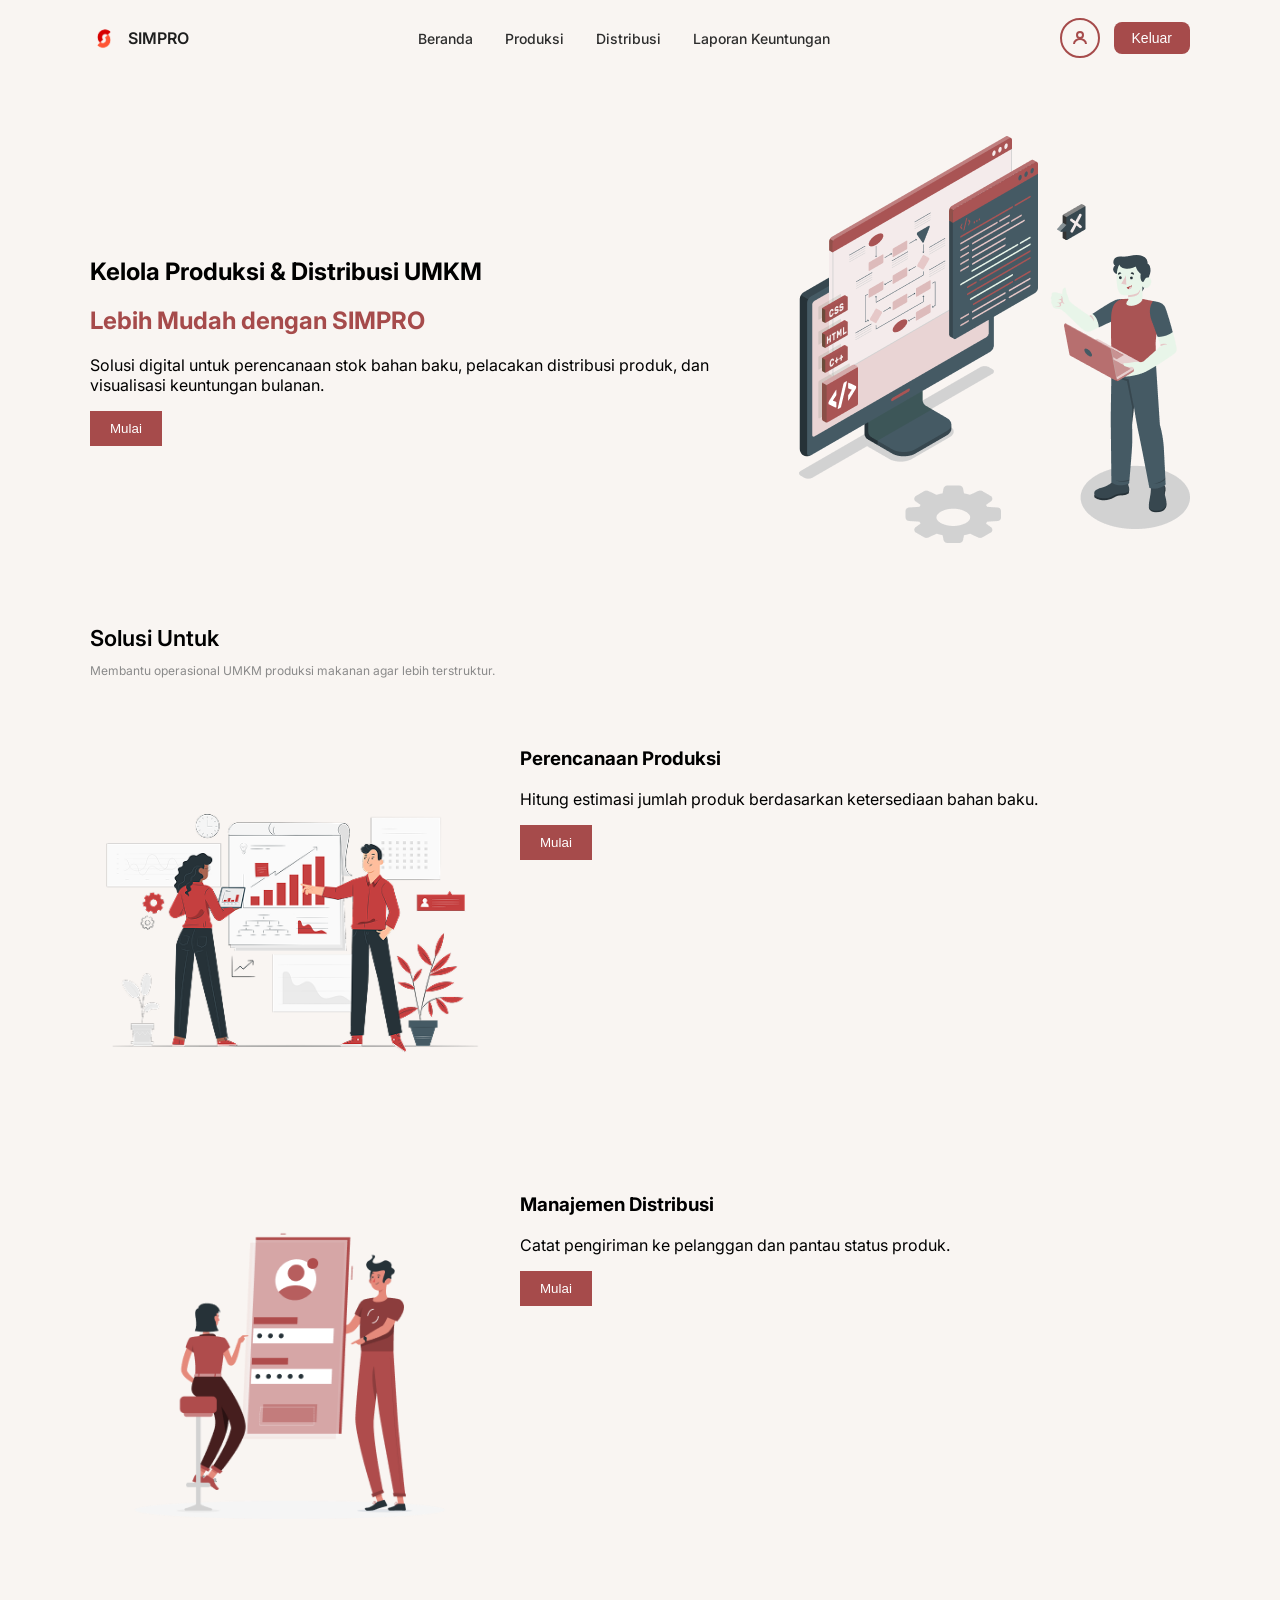
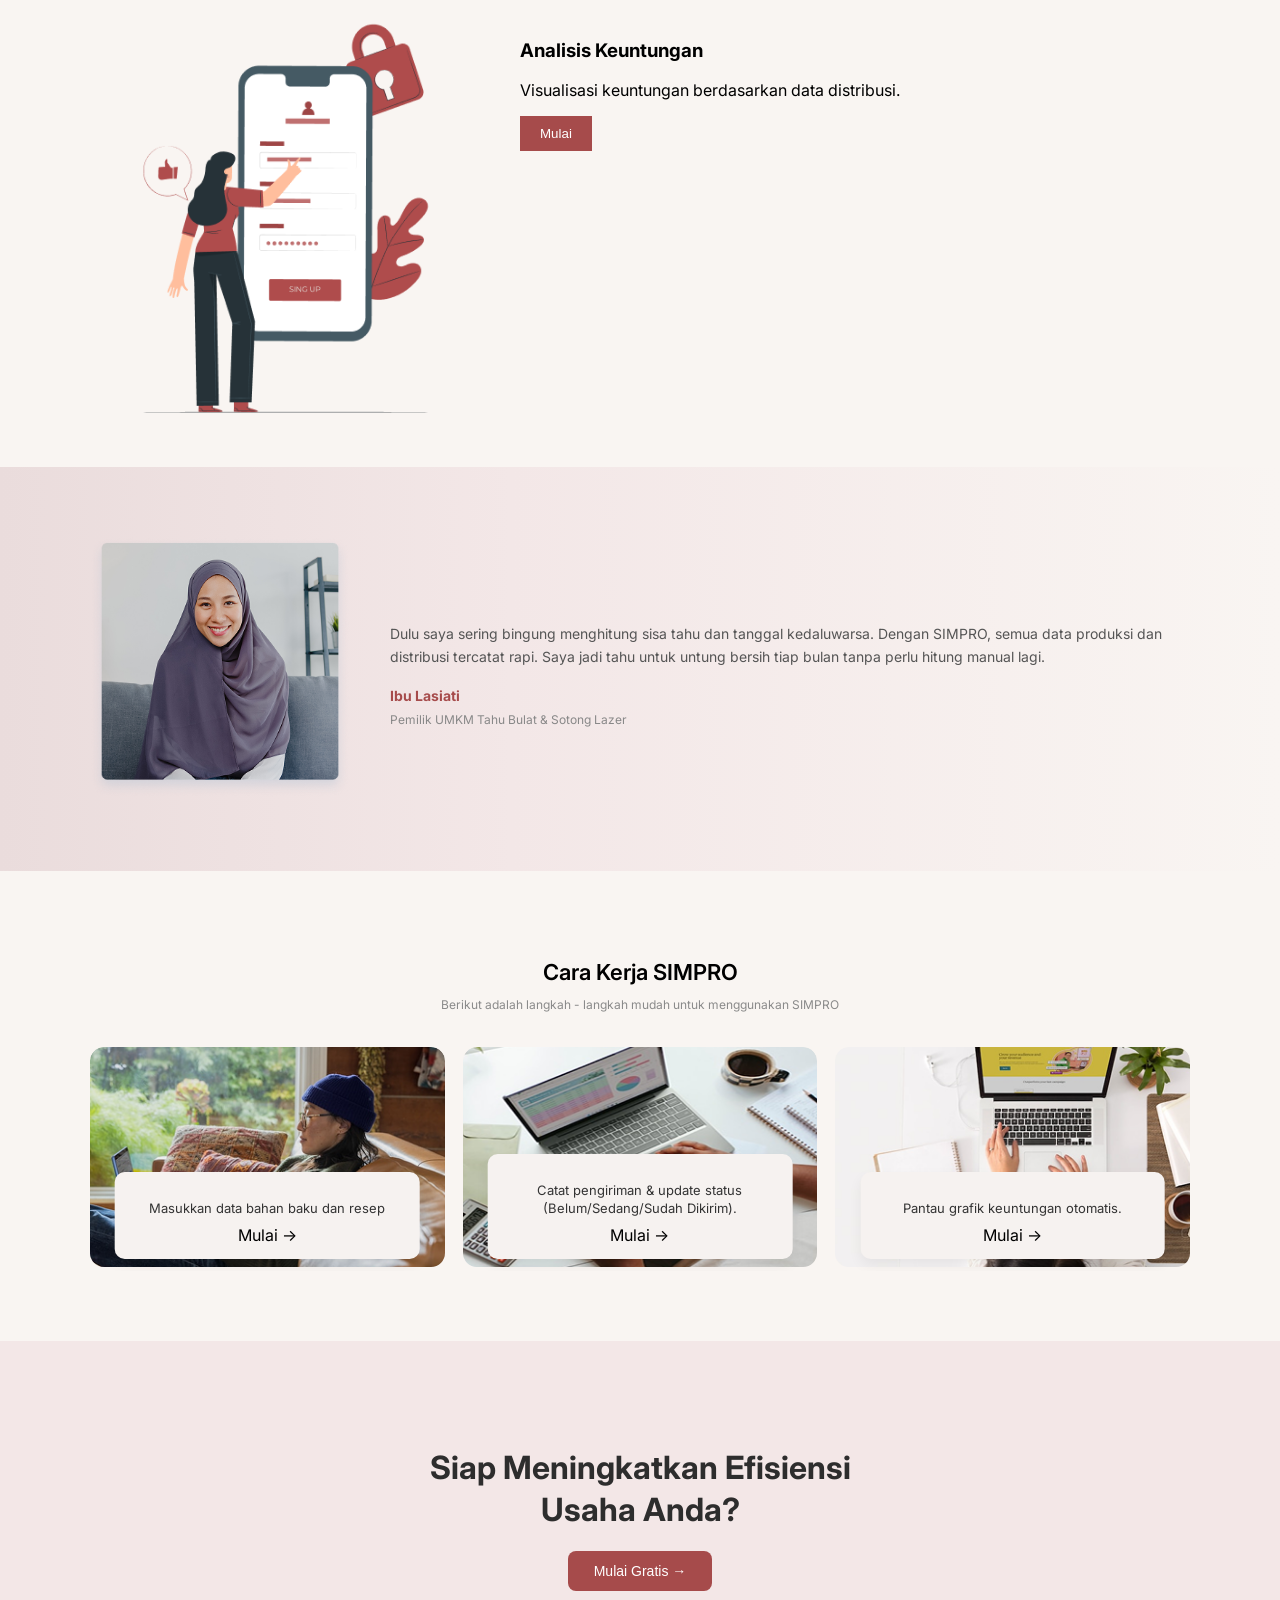
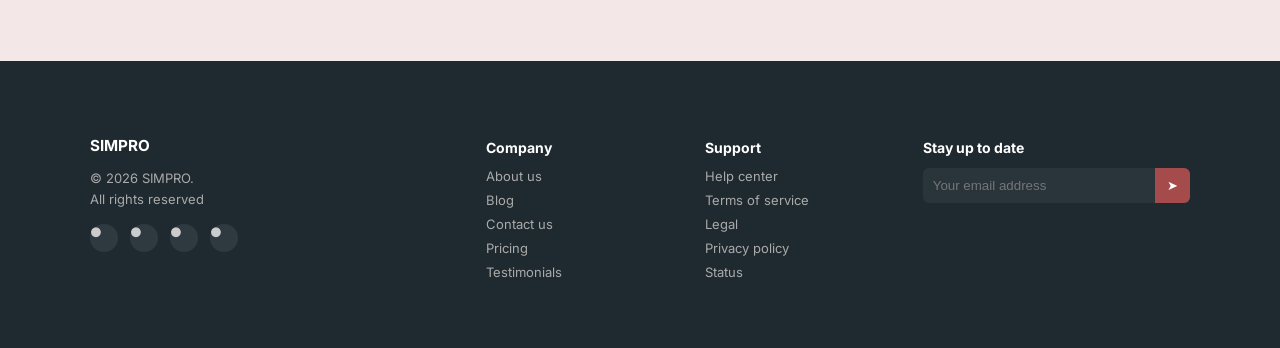
==== dashboard/index.html @ 8e5c606e "feat: add authentication and dashboard page" ====
<!DOCTYPE html>
<html lang="id">
<head>
  <meta charset="UTF-8">
  <meta name="viewport" content="width=device-width, initial-scale=1.0">
  <title>SIMPRO</title>

  <!-- Font -->
  <link href="https://fonts.googleapis.com/css2?family=Inter:wght@300;400;600;700&display=swap" rel="stylesheet">

  <link rel="stylesheet" href="style.css">
</head>
<body>

<!-- NAVBAR -->
<header class="navbar">
  <div class="container nav-container">

    <!-- LEFT -->
    <div class="nav-left">
      <img src="assets/logo-simpro.png" class="logo">
      <span class="brand">SIMPRO</span>
    </div>

    <!-- CENTER -->
    <nav class="nav-menu">
      <a href="index.html">Beranda</a>
      <a href="#">Produksi</a>
      <a href="#">Distribusi</a>
      <a href="#">Laporan Keuntungan</a>
    </nav>

    <!-- RIGHT -->
    <div class="nav-right">
      <div class="profile">
        <svg width="16" height="16" fill="none" stroke="#A64B4B" stroke-width="2">
          <circle cx="8" cy="5" r="3"/>
          <path d="M2 14c0-3 3-5 6-5s6 2 6 5"/>
        </svg>
      </div>

      <button class="btn-logout" onclick="logout()">
        Keluar
      </button>
    </div>

  </div>
</header>

<!-- HERO -->
<section id="hero" class="hero">
  <div class="container hero-content">

    <div class="hero-text">
      <h1>Kelola Produksi & Distribusi UMKM</h1>
      <h2>Lebih Mudah dengan SIMPRO</h2>
      <p>
        Solusi digital untuk perencanaan stok bahan baku, pelacakan distribusi produk,
        dan visualisasi keuntungan bulanan.
      </p>
      <button class="btn-primary">Mulai</button>
    </div>

    <div class="hero-img">
      <img src="assets/homepage-illust-1.png" alt="">
    </div>

  </div>
</section>

<!-- SOLUSI -->
<section id="solusi" class="solusi">
  <div class="container">

    <h2 class="section-title">Solusi Untuk</h2>
    <p class="section-sub">
      Membantu operasional UMKM produksi makanan agar lebih terstruktur.
    </p>

    <!-- ITEM 1 -->
    <div class="solusi-item">
      <div class="solusi-img">
        <img src="assets/homepage-illust-2.png">
      </div>
      <div class="solusi-text">
        <h3>Perencanaan Produksi</h3>
        <p>
          Hitung estimasi jumlah produk berdasarkan ketersediaan bahan baku.
        </p>
        <button class="btn-primary">Mulai</button>
      </div>
    </div>

    <!-- ITEM 2 -->
    <div class="solusi-item">
      <div class="solusi-img">
        <img src="assets/homepage-illust-3.png">
      </div>
      <div class="solusi-text">
        <h3>Manajemen Distribusi</h3>
        <p>
          Catat pengiriman ke pelanggan dan pantau status produk.
        </p>
        <button class="btn-primary">Mulai</button>
      </div>
    </div>

    <!-- ITEM 3 -->
    <div class="solusi-item">
      <div class="solusi-img">
        <img src="assets/homepage-illust-4.png">
      </div>
      <div class="solusi-text">
        <h3>Analisis Keuntungan</h3>
        <p>
          Visualisasi keuntungan berdasarkan data distribusi.
        </p>
        <button class="btn-primary">Mulai</button>
      </div>
    </div>

  </div>
</section>

<!-- TESTIMONI -->
<section class="testimoni">
  <div class="container testimoni-wrapper">

    <div class="testi-img">
      <img src="assets/client-photo.png" alt="">
    </div>

    <div class="testi-text">
      <p>
        Dulu saya sering bingung menghitung sisa tahu dan tanggal kedaluwarsa.
        Dengan SIMPRO, semua data produksi dan distribusi tercatat rapi. 
        Saya jadi tahu untuk untung bersih tiap bulan tanpa perlu hitung manual lagi.
      </p>

      <h4>Ibu Lasiati</h4>
      <span>Pemilik UMKM Tahu Bulat & Sotong Lazer</span>
    </div>

  </div>
</section>

<!-- CARA KERJA -->
<section class="cara">
  <div class="container">

    <h2 class="section-title">Cara Kerja SIMPRO</h2>
    <p class="section-sub">
      Berikut adalah langkah - langkah mudah untuk menggunakan SIMPRO
    </p>

    <div class="cara-wrapper">

      <!-- CARD 1 -->
      <div class="cara-card">
        <img src="assets/cara-kerja-photo-1.png" alt="">
        <div class="cara-overlay">
          <p>Masukkan data bahan baku dan resep</p>
          <span>Mulai →</span>
        </div>
      </div>

      <!-- CARD 2 -->
      <div class="cara-card">
        <img src="assets/cara-kerja-photo-2.png" alt="">
        <div class="cara-overlay">
          <p>Catat pengiriman & update status (Belum/Sedang/Sudah Dikirim).</p>
          <span>Mulai →</span>
        </div>
      </div>

      <!-- CARD 3 -->
      <div class="cara-card">
        <img src="assets/cara-kerja-photo-3.png" alt="">
        <div class="cara-overlay">
          <p>Pantau grafik keuntungan otomatis.</p>
          <span>Mulai →</span>
        </div>
      </div>

    </div>

  </div>
</section>

<!-- CTA -->
 <section class="cta">
  <div class="container cta-content">
    <h2>Siap Meningkatkan Efisiensi<br>Usaha Anda?</h2>
    <button class="btn-primary">Mulai Gratis →</button>
  </div>
</section>

<!-- FOOTER -->
<footer class="footer">
  <div class="container footer-wrapper">

    <!-- LEFT -->
    <div class="footer-brand">
      <h3>SIMPRO</h3>
      <p>© 2026 SIMPRO.<br>All rights reserved</p>

      <div class="socials">
        <span>●</span>
        <span>●</span>
        <span>●</span>
        <span>●</span>
      </div>
    </div>

    <!-- COMPANY -->
    <div class="footer-col">
      <h4>Company</h4>
      <a href="#">About us</a>
      <a href="#">Blog</a>
      <a href="#">Contact us</a>
      <a href="#">Pricing</a>
      <a href="#">Testimonials</a>
    </div>

    <!-- SUPPORT -->
    <div class="footer-col">
      <h4>Support</h4>
      <a href="#">Help center</a>
      <a href="#">Terms of service</a>
      <a href="#">Legal</a>
      <a href="#">Privacy policy</a>
      <a href="#">Status</a>
    </div>

    <!-- SUBSCRIBE -->
    <div class="footer-col">
      <h4>Stay up to date</h4>

      <div class="subscribe">
        <input type="email" placeholder="Your email address">
        <button>➤</button>
      </div>
    </div>

  </div>
</footer>

<script src="script.js"></script>
</body>
</html>
---- dashboard/style.css ----
:root {
  --primary: #A64B4B;
  --bg: #F9F5F2;
  --text: #333;
}

body {
  margin: 0;
  font-family: 'Inter', sans-serif;
  background: var(--bg);
}

.container {
  width: 90%;
  max-width: 1100px;
  margin: auto;
}

/* NAVBAR */
.navbar {
  position: sticky;
  top: 0;
  background: #F9F5F2; /* ✅ samakan dengan hero */
  padding: 18px 0;     /* sedikit lebih tinggi */
  z-index: 1000;
}

/* CONTAINER */
.nav-container {
  max-width: 1100px;
  margin: auto;
  padding: 0 20px;

  display: flex;
  align-items: center;
  justify-content: space-between;
}

/* LEFT */
.nav-left {
  display: flex;
  align-items: center;
  gap: 10px;
}

.logo {
  width: 28px;   /* sebelumnya terlalu kecil */
  height: auto;
}

.brand {
  font-size: 16px;
  font-weight: 600;
  color: #1f1f1f; /* lebih gelap biar nggak pucet */
}

/* MENU */
.nav-menu {
  display: flex;
  gap: 32px;
}

.nav-menu a {
  text-decoration: none;
  font-size: 14px;
  color: #2d2d2d; 
  font-weight: 500;
  transition: 0.3s;
}

.nav-menu a:hover {
  color: #A64B4B;
}

/* RIGHT */
.nav-right {
  display: flex;
  align-items: center;
  gap: 14px;
}

/* PROFILE */
.profile {
  width: 36px;
  height: 36px;
  border: 2px solid #A64B4B;
  border-radius: 50%;
  display: flex;
  align-items: center;
  justify-content: center;
}

/* BUTTON */
.btn-logout {
  background: #A64B4B;
  color: white;
  border: none;
  padding: 8px 18px;
  font-size: 14px;
  border-radius: 8px;
  cursor: pointer;
  transition: 0.25s;
}

.btn-logout:hover {
  background: #8c3e3e;
  transform: scale(1.05);
}

/* RESPONSIVE NAVBAR */
@media (max-width: 768px) {
  .nav-menu {
    display: none;
  }

  .brand {
    display: none;
  }
}

/* HERO */
.hero-content {
  display: flex;
  align-items: center;
  gap: 40px;
  padding: 60px 0;
}

.hero h2 {
  color: var(--primary);
}

/* SOLUSI */
.solusi-item {
  display: flex;
  gap: 30px;
  margin: 50px 0;
}

.solusi-img img {
  width: 100%;
  max-width: 400px;
}

/* SECTION BACKGROUND */
.testimoni {
  position: relative;
  background: linear-gradient(
    to right,
    #EADCDC 0%,   /* 🔥 lebih merah */
    #F3E7E7 40%,
    #F9F5F2 100%
  );
  padding: 70px 0;
}

/* WRAPPER */
.testimoni-wrapper {
  display: flex;
  align-items: center;
  gap: 40px;
}

/* IMAGE */
.testi-img img {
  width: 260px;
  border-radius: 12px;
}

/* TEXT */
.testi-text p {
  font-size: 14px;
  color: #555;
  line-height: 1.6;
  margin-bottom: 15px;
}

.testi-text h4 {
  color: #A64B4B;
  font-size: 14px;
  margin-bottom: 4px;
}

.testi-text span {
  font-size: 12px;
  color: #888;
}

/* CARA */
.cara-grid {
  display: grid;
  grid-template-columns: repeat(3, 1fr);
  gap: 20px;
}

/* CTA */
.cta {
  text-align: center;
  padding: 60px;
}

/* BUTTON */
.btn-primary {
  background: var(--primary);
  color: white;
  border: none;
  padding: 10px 20px;
  cursor: pointer;
  transition: 0.3s;
}

.btn-primary:hover {
  transform: scale(1.05);
  background: #8c3e3e;
}

/* ANIMATION */
.fade {
  opacity: 0;
  transform: translateY(20px);
  transition: 0.6s;
}

.fade.show {
  opacity: 1;
  transform: translateY(0);
}

/* RESPONSIVE */
@media (max-width: 768px) {
  .hero-content,
  .solusi-item,
  .testi-content {
    flex-direction: column;
    text-align: center;
  }

  .cara-grid {
    grid-template-columns: 1fr;
  }
}

/* SECTION */
.cara {
  padding: 70px 0;
  text-align: center;
}

/* TITLE */
.section-title {
  font-size: 22px;
  font-weight: 600;
  margin-bottom: 6px;
}

.section-sub {
  font-size: 12px;
  color: #8a8a8a;
  margin-bottom: 35px;
}

/* GRID */
.cara-wrapper {
  display: grid;
  grid-template-columns: repeat(3, 1fr);
  gap: 18px; /* lebih rapat */
}

/* CARD */
.cara-card {
  position: relative;
  border-radius: 14px;
  overflow: hidden;
}

/* IMAGE */
.cara-card img {
  width: 100%;
  height: 220px; /* 🔥 biar konsisten */
  object-fit: cover;
  border-radius: 14px;
}

/* OVERLAY */
.cara-overlay {
  position: absolute;
  bottom: 12px; /* 🔥 naik sedikit */
  left: 50%;
  transform: translateX(-50%);

  width: 78%; /* 🔥 lebih kecil */
  background: #F6F2F0; /* 🔥 lebih soft */

  padding: 14px;
  border-radius: 10px;

  box-shadow: 0 6px 14px rgba(0,0,0,0.06); /* 🔥 lebih halus */
}

/* TEXT */
.cara-overlay p {
  font-size: 13px;
  color: #333;
  margin-bottom: 8px;
  line-height: 1.4;
}

/* CTA */
/* CTA SECTION */
.cta {
  background: #F3E7E7; /* 🔥 warna pink soft */
  padding: 80px 0 70px;
  text-align: center;
}

/* TEXT */
.cta h2 {
  font-size: 32px;
  font-weight: 700;
  color: #2d2d2d;
  line-height: 1.3;
  margin-bottom: 20px;
}

/* BUTTON */
.cta .btn-primary {
  background: #A64B4B;
  padding: 12px 26px;
  font-size: 14px;
  border-radius: 8px;
}

.cta .btn-primary:hover {
  background: #8c3e3e;
  transform: scale(1.05);
}

/* FOOTER */
.footer {
  background: #1f2a30; /* 🔥 warna gelap */
  color: #ccc;
  padding: 60px 0;
  font-size: 13px;
}

/* WRAPPER */
.footer-wrapper {
  display: grid;
  grid-template-columns: 2fr 1fr 1fr 1.5fr;
  gap: 40px;
}

/* BRAND */
.footer-brand h3 {
  color: white;
  margin-bottom: 10px;
}

.footer-brand p {
  color: #aaa;
  line-height: 1.6;
  margin-bottom: 15px;
}

/* SOCIAL */
.socials span {
  display: inline-block;
  width: 28px;
  height: 28px;
  background: #2f3a40;
  border-radius: 50%;
  margin-right: 8px;
}

/* COLUMN */
.footer-col h4 {
  color: white;
  margin-bottom: 12px;
  font-size: 14px;
}

.footer-col a {
  display: block;
  text-decoration: none;
  color: #aaa;
  margin-bottom: 8px;
  transition: 0.3s;
}

.footer-col a:hover {
  color: white;
}

/* SUBSCRIBE */
.subscribe {
  display: flex;
  background: #2a353b;
  border-radius: 6px;
  overflow: hidden;
}

.subscribe input {
  border: none;
  padding: 10px;
  flex: 1;
  background: transparent;
  color: white;
  outline: none;
}

.subscribe button {
  background: #A64B4B;
  border: none;
  color: white;
  padding: 0 12px;
  cursor: pointer;
}

@media (max-width: 768px) {
  .footer-wrapper {
    grid-template-columns: 1fr;
    text-align: center;
  }

  .subscribe {
    justify-content: center;
  }
}
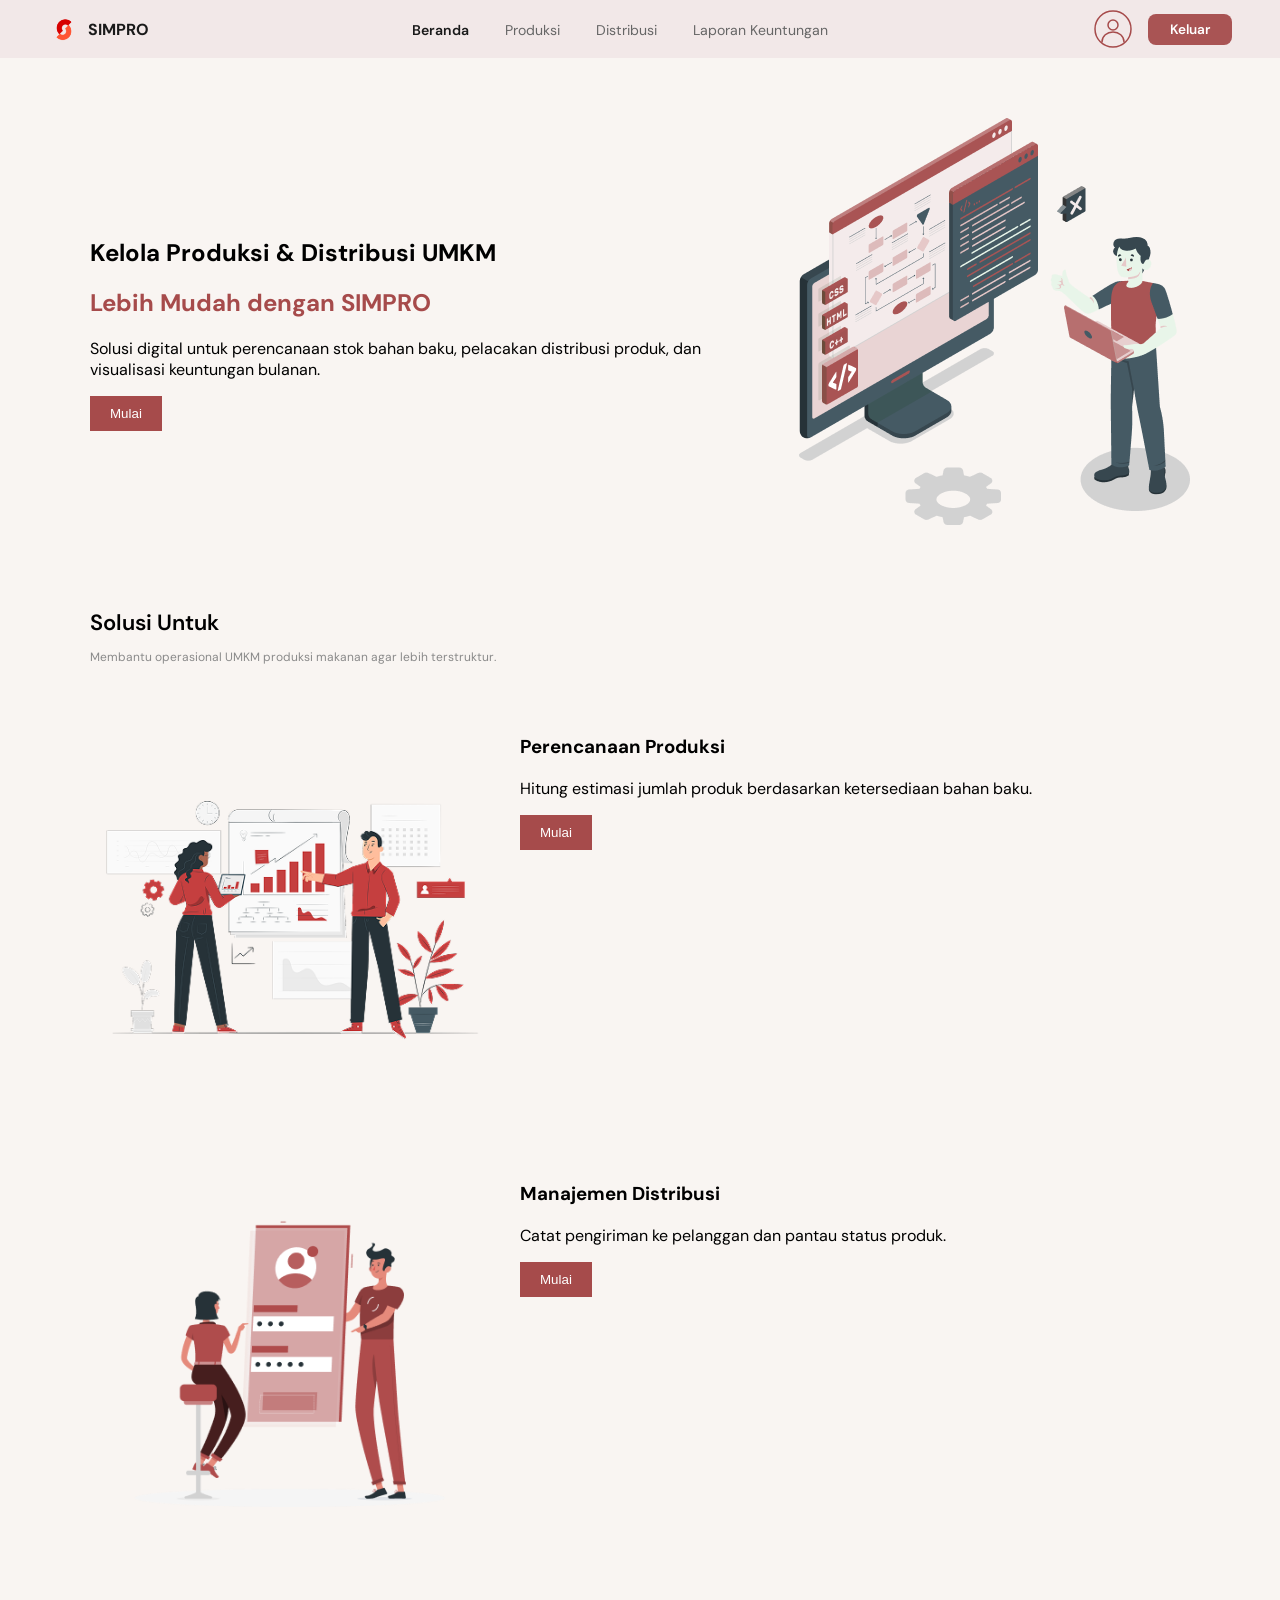
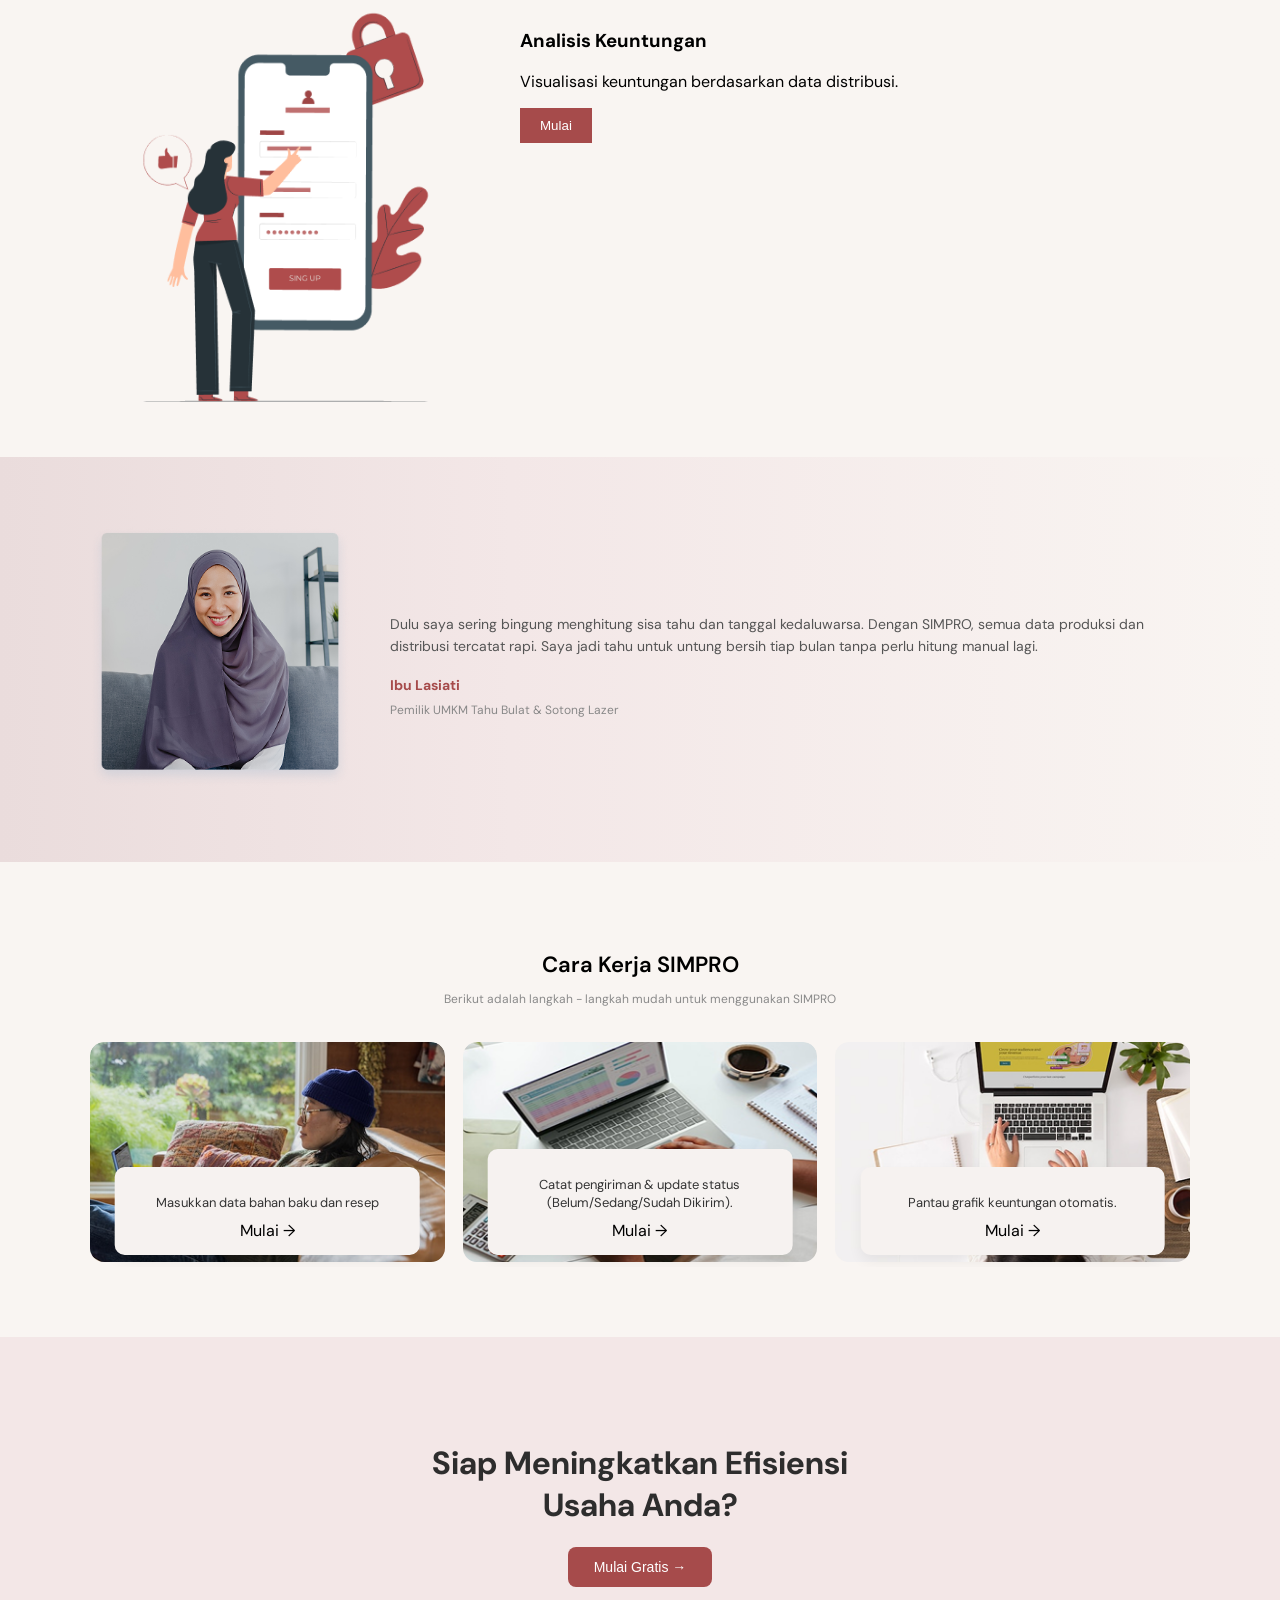
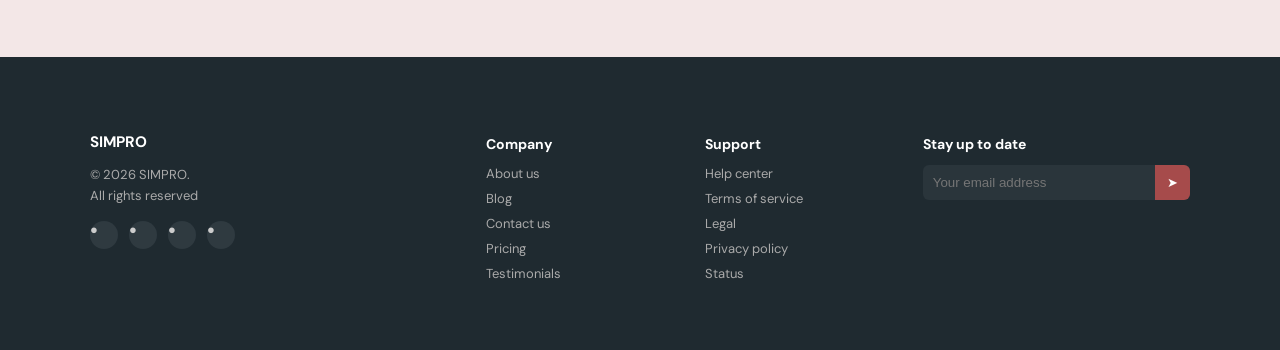
==== commit 1d39bcb6: "Commit: Universal Navbar Adjustments" ====
--- a/dashboard/index.html
+++ b/dashboard/index.html
@@ -9,43 +9,41 @@
   <link href="https://fonts.googleapis.com/css2?family=Inter:wght@300;400;600;700&display=swap" rel="stylesheet">
 
   <link rel="stylesheet" href="style.css">
+  <link rel="preconnect" href="https://fonts.googleapis.com" />
+<link rel="preconnect" href="https://fonts.gstatic.com" crossorigin />
+<link href="https://fonts.googleapis.com/css2?family=DM+Sans:ital,opsz,wght@0,9..40,400;0,9..40,500;0,9..40,600;0,9..40,700;1,9..40,400&display=swap" rel="stylesheet" />
 </head>
 <body>
 
-<!-- NAVBAR -->
-<header class="navbar">
-  <div class="container nav-container">
-
-    <!-- LEFT -->
-    <div class="nav-left">
-      <img src="assets/logo-simpro.png" class="logo">
-      <span class="brand">SIMPRO</span>
-    </div>
-
-    <!-- CENTER -->
-    <nav class="nav-menu">
-      <a href="index.html">Beranda</a>
-      <a href="#">Produksi</a>
-      <a href="#">Distribusi</a>
-      <a href="#">Laporan Keuntungan</a>
-    </nav>
-
-    <!-- RIGHT -->
-    <div class="nav-right">
-      <div class="profile">
-        <svg width="16" height="16" fill="none" stroke="#A64B4B" stroke-width="2">
-          <circle cx="8" cy="5" r="3"/>
-          <path d="M2 14c0-3 3-5 6-5s6 2 6 5"/>
-        </svg>
-      </div>
-
-      <button class="btn-logout" onclick="logout()">
-        Keluar
-      </button>
-    </div>
-
-  </div>
-</header>
+<!-- NAV -->
+<nav id="navbar">
+  <div class="nav-logo">
+    <img src="assets/logo-simpro.png" alt="SIMPRO" height="32"/>
+    <span>SIMPRO</span>
+  </div>
+
+  <button class="hamburger" id="hamburger" aria-label="Menu">
+    <span></span><span></span><span></span>
+  </button>
+
+  <ul class="nav-links" id="navLinks">
+    <li><a href="#" class="nav-active">Beranda</a></li>
+    <li><a href="../produksi/index.html">Produksi</a></li>
+    <li><a href="../stok-produksi/index.html">Distribusi</a></li>
+    <li><a href="../keuntungan/index.html">Laporan Keuntungan</a></li>
+  </ul>
+
+  <div class="nav-right" id="navRight">
+    <button class="btn-icon" aria-label="Profil">
+      <svg width="38" height="38" viewBox="0 0 38 38" fill="none">
+        <circle cx="19" cy="19" r="18" stroke="#A64B4B" stroke-width="1.5" fill="#f2e8e8"/>
+        <circle cx="19" cy="15" r="5" stroke="#A64B4B" stroke-width="1.5" fill="none"/>
+        <path d="M8 32c0-6 5-10 11-10s11 4 11 10" stroke="#A64B4B" stroke-width="1.5" stroke-linecap="round" fill="none"/>
+      </svg>
+    </button>
+    <button class="btn-keluar" onclick="window.location.href='../login/index.html'">Keluar</button>
+  </div>
+</nav>
 
 <!-- HERO -->
 <section id="hero" class="hero">
@@ -80,7 +78,7 @@
     <!-- ITEM 1 -->
     <div class="solusi-item">
       <div class="solusi-img">
-        <img src="assets/homepage-illust-2.png">
+        <img src="assets/homepage-illust-2.png" alt="Perencanaan Produksi">
       </div>
       <div class="solusi-text">
         <h3>Perencanaan Produksi</h3>
@@ -94,7 +92,7 @@
     <!-- ITEM 2 -->
     <div class="solusi-item">
       <div class="solusi-img">
-        <img src="assets/homepage-illust-3.png">
+        <img src="assets/homepage-illust-3.png" alt="Manajemen Distribusi">
       </div>
       <div class="solusi-text">
         <h3>Manajemen Distribusi</h3>
@@ -108,7 +106,7 @@
     <!-- ITEM 3 -->
     <div class="solusi-item">
       <div class="solusi-img">
-        <img src="assets/homepage-illust-4.png">
+        <img src="assets/homepage-illust-4.png" alt="Analisis Keuntungan">
       </div>
       <div class="solusi-text">
         <h3>Analisis Keuntungan</h3>
--- a/dashboard/style.css
+++ b/dashboard/style.css
@@ -6,7 +6,7 @@
 
 body {
   margin: 0;
-  font-family: 'Inter', sans-serif;
+  font-family: 'DM Sans', sans-serif;
   background: var(--bg);
 }
 
@@ -16,13 +16,160 @@
   margin: auto;
 }
 
-/* NAVBAR */
-.navbar {
+/* ══ NAVBAR ══ */
+nav {
+  background: #f2e8e8;
+  display: flex;
+  align-items: center;
+  justify-content: space-between;
+  padding: 0 48px;
+  height: 58px;
   position: sticky;
   top: 0;
-  background: #F9F5F2; /* ✅ samakan dengan hero */
-  padding: 18px 0;     /* sedikit lebih tinggi */
-  z-index: 1000;
+  z-index: 200;
+}
+
+.nav-logo {
+  display: flex;
+  align-items: center;
+  gap: 8px;
+  font-weight: 700;
+  font-size: 1rem;
+  color: #1a1a1a;
+  flex-shrink: 0;
+}
+
+.logo-img {
+  width: 32px;
+  height: 32px;
+  object-fit: contain;
+}
+
+.nav-links {
+  display: flex;
+  align-items: center;
+  gap: 36px;
+  list-style: none;
+  margin: 0;
+  padding: 0;
+}
+
+.nav-links a {
+  text-decoration: none;
+  font-size: .88rem;
+  color: #666666;
+  font-weight: 400;
+  transition: color .2s;
+}
+.nav-links a:hover { color: #A95454; }
+.nav-links a.nav-active {
+  color: #1a1a1a;
+  font-weight: 600;
+}
+
+.nav-right {
+  display: flex;
+  align-items: center;
+  gap: 12px;
+  flex-shrink: 0;
+}
+
+.btn-icon {
+  background: none;
+  border: none;
+  cursor: pointer;
+  display: flex;
+  align-items: center;
+  padding: 4px;
+  transition: opacity .2s;
+}
+.btn-icon:hover { opacity: .6; }
+
+.btn-keluar {
+  background: #A95454;
+  color: white;
+  border: none;
+  padding: 7px 22px;
+  border-radius: 8px;
+  font-size: .85rem;
+  font-weight: 600;
+  cursor: pointer;
+  font-family: inherit;
+  transition: background .2s, transform .12s;
+}
+.btn-keluar:hover { background: #c97070; transform: translateY(-1px); }
+.btn-keluar:active { transform: translateY(0); }
+
+/* ── Hamburger ── */
+.hamburger {
+  display: none;
+  flex-direction: column;
+  gap: 5px;
+  background: none;
+  border: none;
+  cursor: pointer;
+  padding: 4px;
+}
+.hamburger span {
+  display: block;
+  width: 24px;
+  height: 2px;
+  background: #1a1a1a;
+  border-radius: 2px;
+  transition: transform .3s, opacity .3s;
+}
+.hamburger.open span:nth-child(1) { transform: translateY(7px) rotate(45deg); }
+.hamburger.open span:nth-child(2) { opacity: 0; }
+.hamburger.open span:nth-child(3) { transform: translateY(-7px) rotate(-45deg); }
+
+/* ── Mobile drawer ── */
+.nav-drawer {
+  display: none;
+  position: fixed;
+  top: 58px;
+  left: 0;
+  right: 0;
+  background: #f2e8e8;
+  padding: 16px 24px 24px;
+  z-index: 199;
+  border-bottom: 1px solid #f0d8d8;
+  flex-direction: column;
+}
+.nav-drawer.open {
+  display: flex;
+}
+.nav-drawer a {
+  text-decoration: none;
+  font-size: .95rem;
+  color: #666666;
+  font-weight: 500;
+  padding: 11px 0;
+  border-bottom: 1px solid #f0d8d8;
+  transition: color .2s;
+  font-family: 'DM Sans', sans-serif;
+}
+.nav-drawer a:last-of-type { border-bottom: none; }
+.nav-drawer a:hover { color: #A95454; }
+.nav-drawer a.nav-active { color: #1a1a1a; font-weight: 700; }
+.drawer-bottom {
+  display: flex;
+  align-items: center;
+  gap: 12px;
+  margin-top: 16px;
+}
+
+/* ── Responsive ── */
+@media (max-width: 700px) {
+  nav {
+    padding: 0 20px;
+  }
+  .nav-links,
+  .nav-right {
+    display: none;
+  }
+  .hamburger {
+    display: flex;
+  }
 }
 
 /* CONTAINER */
@@ -54,69 +201,7 @@
   color: #1f1f1f; /* lebih gelap biar nggak pucet */
 }
 
-/* MENU */
-.nav-menu {
-  display: flex;
-  gap: 32px;
-}
-
-.nav-menu a {
-  text-decoration: none;
-  font-size: 14px;
-  color: #2d2d2d; 
-  font-weight: 500;
-  transition: 0.3s;
-}
-
-.nav-menu a:hover {
-  color: #A64B4B;
-}
-
-/* RIGHT */
-.nav-right {
-  display: flex;
-  align-items: center;
-  gap: 14px;
-}
-
-/* PROFILE */
-.profile {
-  width: 36px;
-  height: 36px;
-  border: 2px solid #A64B4B;
-  border-radius: 50%;
-  display: flex;
-  align-items: center;
-  justify-content: center;
-}
-
-/* BUTTON */
-.btn-logout {
-  background: #A64B4B;
-  color: white;
-  border: none;
-  padding: 8px 18px;
-  font-size: 14px;
-  border-radius: 8px;
-  cursor: pointer;
-  transition: 0.25s;
-}
-
-.btn-logout:hover {
-  background: #8c3e3e;
-  transform: scale(1.05);
-}
-
-/* RESPONSIVE NAVBAR */
-@media (max-width: 768px) {
-  .nav-menu {
-    display: none;
-  }
-
-  .brand {
-    display: none;
-  }
-}
+
 
 /* HERO */
 .hero-content {
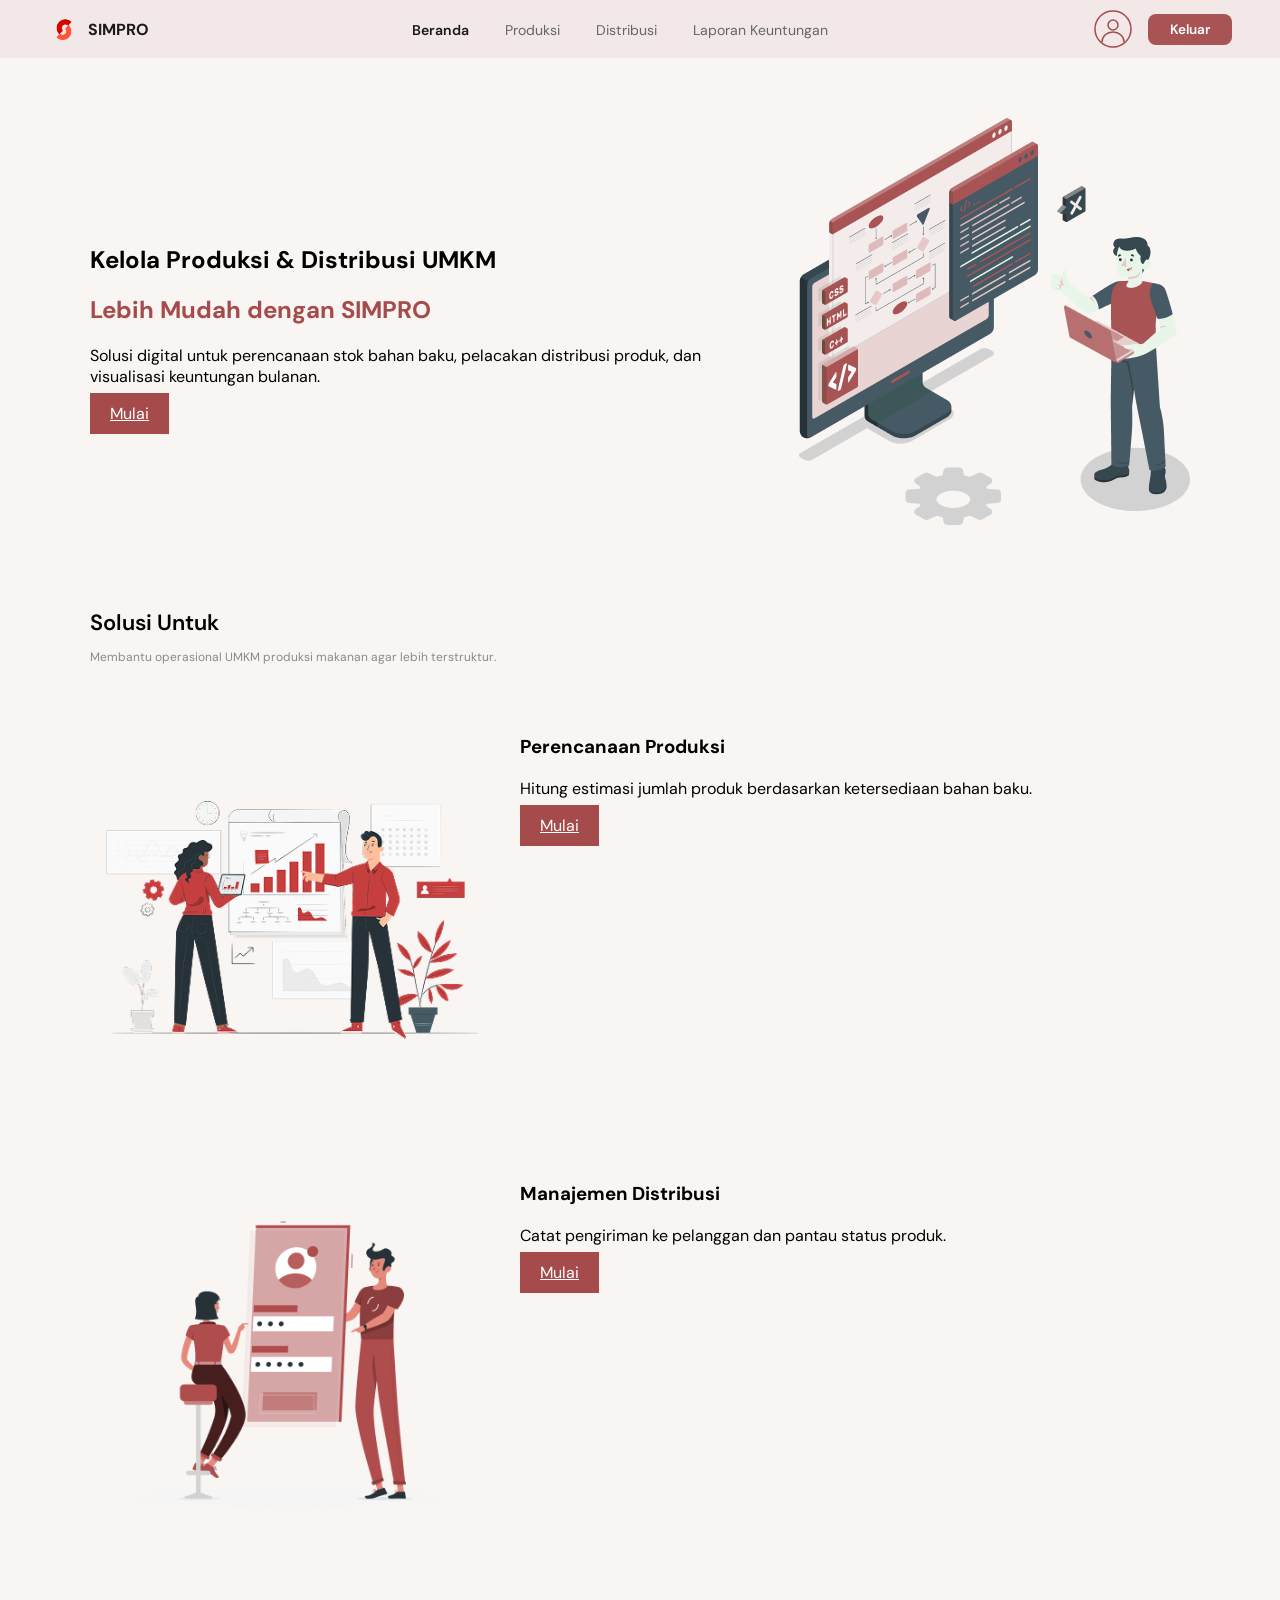
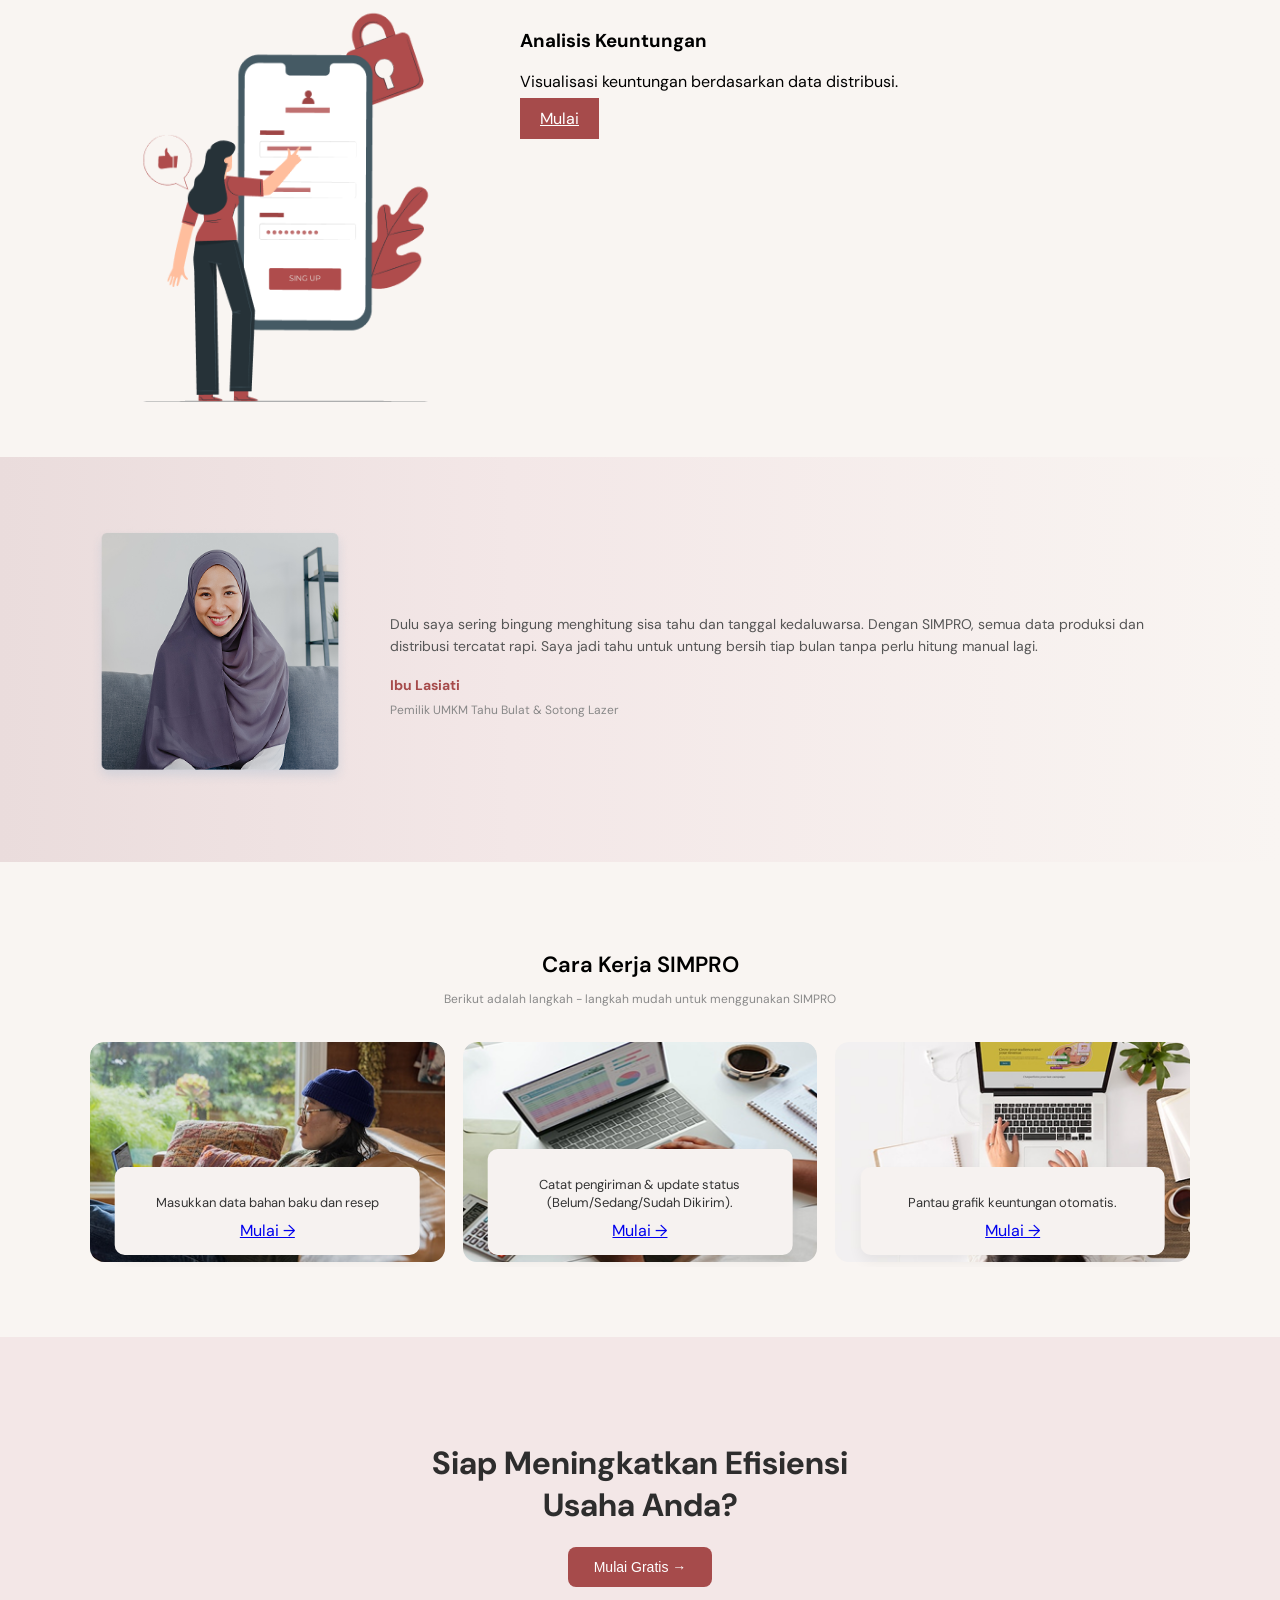
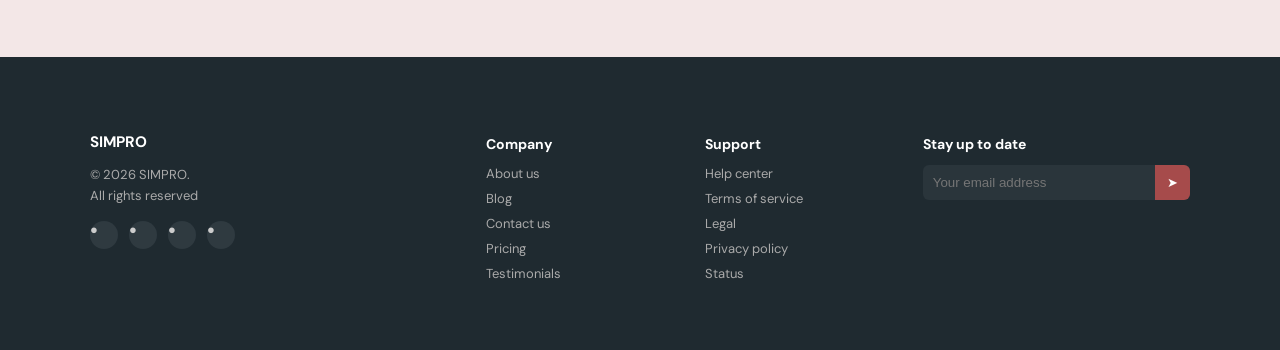
==== commit 579839f9: "feat: implementasi navigasi interaktif pada button hero dan section (smooth scroll)" ====
--- a/dashboard/index.html
+++ b/dashboard/index.html
@@ -56,7 +56,7 @@
         Solusi digital untuk perencanaan stok bahan baku, pelacakan distribusi produk,
         dan visualisasi keuntungan bulanan.
       </p>
-      <button class="btn-primary">Mulai</button>
+      <a href="#solusi" class="btn-primary">Mulai</a>
     </div>
 
     <div class="hero-img">
@@ -85,12 +85,13 @@
         <p>
           Hitung estimasi jumlah produk berdasarkan ketersediaan bahan baku.
         </p>
-        <button class="btn-primary">Mulai</button>
+        <a href="../produksi/index.html" class="btn-primary">Mulai</a>
       </div>
     </div>
 
     <!-- ITEM 2 -->
     <div class="solusi-item">
+
       <div class="solusi-img">
         <img src="assets/homepage-illust-3.png" alt="Manajemen Distribusi">
       </div>
@@ -99,12 +100,13 @@
         <p>
           Catat pengiriman ke pelanggan dan pantau status produk.
         </p>
-        <button class="btn-primary">Mulai</button>
+        <a href="../stok-produksi/index.html" class="btn-primary">Mulai</a>
       </div>
     </div>
 
     <!-- ITEM 3 -->
     <div class="solusi-item">
+
       <div class="solusi-img">
         <img src="assets/homepage-illust-4.png" alt="Analisis Keuntungan">
       </div>
@@ -113,9 +115,11 @@
         <p>
           Visualisasi keuntungan berdasarkan data distribusi.
         </p>
-        <button class="btn-primary">Mulai</button>
-      </div>
-    </div>
+        <a href="../keuntungan/index.html" class="btn-primary">Mulai</a>
+      </div>
+    </div>
+
+
 
   </div>
 </section>
@@ -158,25 +162,27 @@
         <img src="assets/cara-kerja-photo-1.png" alt="">
         <div class="cara-overlay">
           <p>Masukkan data bahan baku dan resep</p>
-          <span>Mulai →</span>
+          <a href="../produksi/index.html">Mulai →</a>
         </div>
       </div>
 
       <!-- CARD 2 -->
+
       <div class="cara-card">
         <img src="assets/cara-kerja-photo-2.png" alt="">
         <div class="cara-overlay">
           <p>Catat pengiriman & update status (Belum/Sedang/Sudah Dikirim).</p>
-          <span>Mulai →</span>
+          <a href="../stok-produksi/index.html">Mulai →</a>
         </div>
       </div>
 
       <!-- CARD 3 -->
+
       <div class="cara-card">
         <img src="assets/cara-kerja-photo-3.png" alt="">
         <div class="cara-overlay">
           <p>Pantau grafik keuntungan otomatis.</p>
-          <span>Mulai →</span>
+          <a href="../keuntungan/index.html">Mulai →</a>
         </div>
       </div>
 
